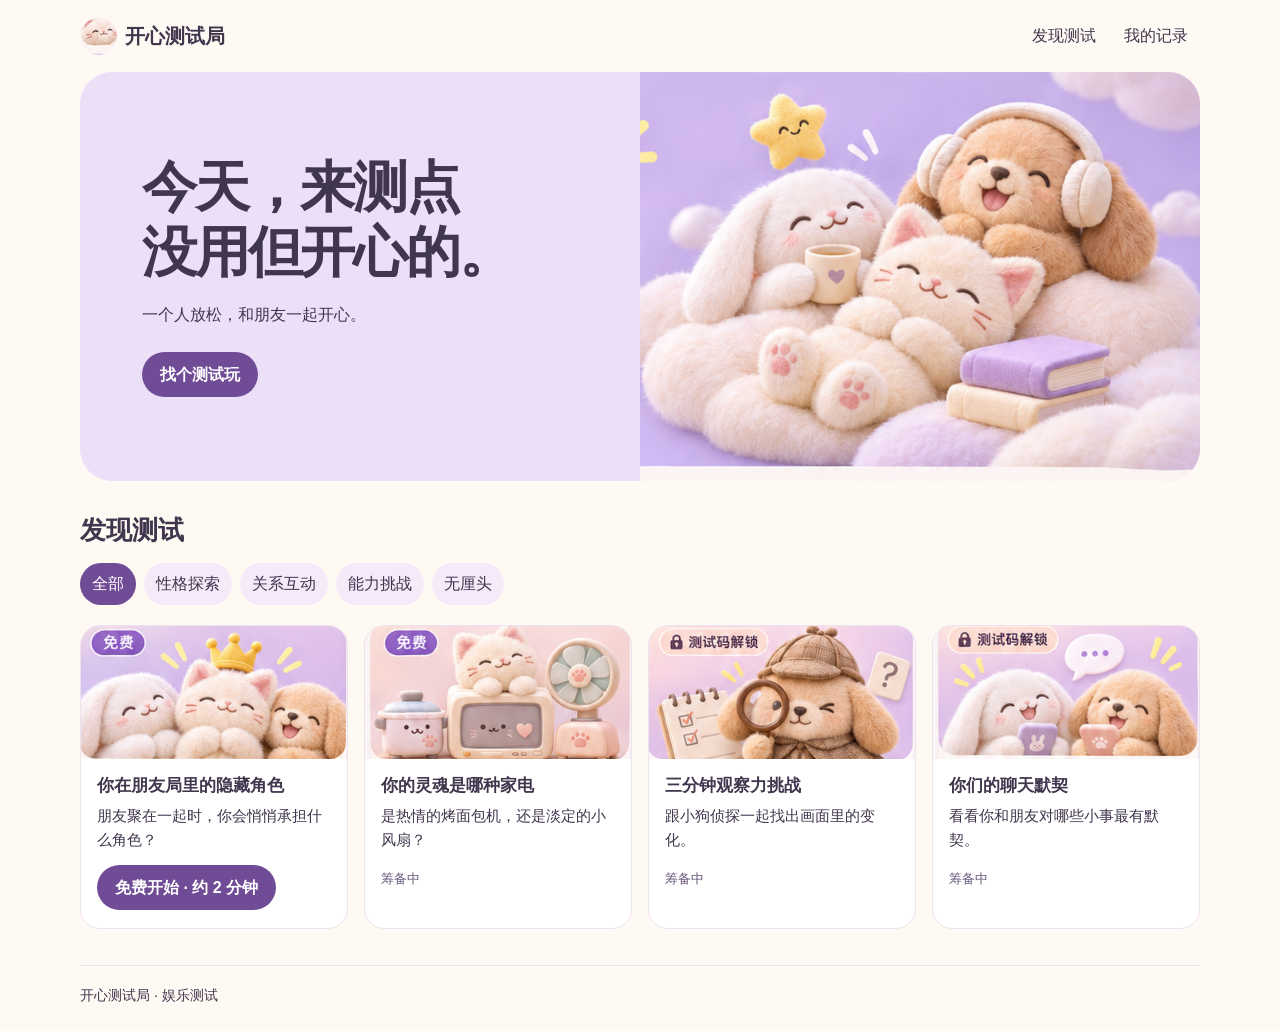
==== index.html @ 3163b14e "Publish the Happy Quiz playable preview" ====
<!doctype html>
<html lang="zh-CN">
<head>
  <meta charset="utf-8">
  <meta name="viewport" content="width=device-width, initial-scale=1">
  <meta name="theme-color" content="#fff9f3">
  <title>开心测试局</title>
  <link rel="stylesheet" href="style.css">
  <script defer src="quiz.js"></script>
</head>
<body>
  <header class="wrap nav">
    <a class="brand" href="./"><span class="art logo" aria-hidden="true"></span>开心测试局</a>
    <nav aria-label="主导航">
      <a href="#discover">发现测试</a>
      <button type="button" id="history">我的记录</button>
    </nav>
  </header>
  <main class="wrap">
    <section class="hero">
      <div class="hero-copy">
        <h1>今天，来测点<br>没用但开心的。</h1>
        <p>一个人放松，和朋友一起开心。</p>
        <a class="primary" href="#friend-role">找个测试玩</a>
      </div>
      <div class="art hero-art" role="img" aria-label="毛绒小猫、小狗和小兔子靠在软垫上"></div>
    </section>
    <section id="discover" aria-labelledby="discover-title">
      <h2 id="discover-title">发现测试</h2>
      <div class="filters" aria-label="测试分类">
        <button type="button" data-filter="all" aria-pressed="true">全部</button>
        <button type="button" data-filter="personality" aria-pressed="false">性格探索</button>
        <button type="button" data-filter="relationship" aria-pressed="false">关系互动</button>
        <button type="button" data-filter="challenge" aria-pressed="false">能力挑战</button>
        <button type="button" data-filter="silly" aria-pressed="false">无厘头</button>
      </div>
      <div class="cards">
        <article class="card" id="friend-role" data-category="personality">
          <div class="art thumb role-art" aria-hidden="true"></div>
          <div class="card-copy">
            <h3>你在朋友局里的隐藏角色</h3>
            <p>朋友聚在一起时，你会悄悄承担什么角色？</p>
            <button type="button" class="primary" id="start">免费开始 · 约 2 分钟</button>
          </div>
        </article>
        <article class="card" data-category="silly">
          <div class="art thumb silly-art" aria-hidden="true"></div>
          <div class="card-copy"><h3>你的灵魂是哪种家电</h3><p>是热情的烤面包机，还是淡定的小风扇？</p><small>筹备中</small></div>
        </article>
        <article class="card" data-category="challenge">
          <div class="art thumb challenge-art" aria-hidden="true"></div>
          <div class="card-copy"><h3>三分钟观察力挑战</h3><p>跟小狗侦探一起找出画面里的变化。</p><small>筹备中</small></div>
        </article>
        <article class="card" data-category="relationship">
          <div class="art thumb relation-art" aria-hidden="true"></div>
          <div class="card-copy"><h3>你们的聊天默契</h3><p>看看你和朋友对哪些小事最有默契。</p><small>筹备中</small></div>
        </article>
      </div>
    </section>
  </main>
  <footer class="wrap">开心测试局 · 娱乐测试</footer>
  <dialog id="panel" aria-labelledby="panel-title">
    <form method="dialog"><button class="close" aria-label="关闭">×</button></form>
    <div id="panel-content"></div>
  </dialog>
</body>
</html>
---- style.css ----
:root {
  color: #40364d;
  background: #fff9f3;
  font: 16px/1.6 Nunito, "PingFang SC", "Microsoft YaHei", sans-serif;
  --purple: #704b96;
  --lavender: #ece0f8;
  --peach: #f6c9ba;
}
* { box-sizing: border-box; }
[hidden] { display: none !important; }
body { margin: 0; }
.wrap { width: min(1120px, calc(100% - 40px)); margin-inline: auto; }
.nav, nav, .brand, .filters { display: flex; align-items: center; gap: 16px; }
.nav { min-height: 72px; justify-content: space-between; }
.brand { gap: 8px; font-size: 1.25rem; font-weight: 800; }
a { text-decoration: none; color: inherit; }
button { font: inherit; cursor: pointer; color: inherit; }
nav button, .filters button, .close {
  border: 0; background: transparent; padding: 8px 12px; border-radius: 12px;
}
nav a:hover, nav button:hover { text-decoration: underline; }
:focus-visible { outline: 3px solid var(--purple); outline-offset: 4px; }
.hero {
  display: grid; grid-template-columns: 1fr 1fr; align-items: center;
  border-radius: 32px; overflow: hidden; background: var(--lavender);
}
.hero-copy { padding: clamp(24px, 5vw, 62px); }
h1 { font-size: clamp(2rem, 4.3vw, 3.7rem); line-height: 1.17; margin: 0; letter-spacing: -.04em; }
.hero p { margin: 18px 0 24px; }
.primary {
  display: inline-block; border: 0; border-radius: 999px; padding: 10px 18px;
  color: #fff; background: var(--purple); font-weight: 700;
}
.primary:hover { background: #593678; }
.art { background-image: url("homepage-plush-concept.png"); background-repeat: no-repeat; }
.logo { width: 37px; aspect-ratio: 1; border-radius: 50%; background-size: 1939% auto; background-position: 4% 1.1%; }
.hero-art { width: 100%; aspect-ratio: 1.37; background-size: 186% auto; background-position: 100% 6.9%; }
#discover { padding-block: 28px 36px; }
h2 { font-size: 1.65rem; margin: 0 0 12px; }
.filters { flex-wrap: wrap; gap: 8px; margin-bottom: 20px; }
.filters button { background: #f4eafa; border-radius: 999px; }
.filters button[aria-pressed="true"] { color: white; background: var(--purple); }
.cards { display: grid; grid-template-columns: repeat(4, 1fr); gap: 16px; }
.card { overflow: hidden; border-radius: 20px; background: #fff; border: 1px solid #ede3ee; }
.thumb { aspect-ratio: 2; background-size: 325% auto; }
.role-art { background-position: 4% 70%; }
.silly-art { background-position: 50% 70%; }
.challenge-art { background-position: 97% 70%; }
.relation-art { background-position: 50% 92.4%; }
.card-copy { padding: 14px 16px 18px; }
h3 { margin: 0; font-size: 1.05rem; }
.card-copy p { font-size: .92rem; margin: 6px 0 12px; }
small { color: #665676; }
footer { border-top: 1px solid #ede3ee; padding: 18px 0 24px; font-size: .9rem; }
dialog { width: min(520px, calc(100% - 32px)); max-height: 85vh; border: 0; border-radius: 20px; padding: 24px; color: inherit; background: #fff9f3; }
dialog::backdrop { background: #30213e80; }
.close { float: right; font-size: 1.3rem; line-height: 1; }
.choices { display: grid; gap: 8px; margin-block: 18px; }
.choice { text-align: left; padding: 12px; border-radius: 12px; border: 1px solid #ddc9ea; background: #f6effc; }
.choice:hover, .choice:focus-visible { background: var(--lavender); }
.back { border: 0; background: transparent; padding: 8px 0; text-decoration: underline; }
@media (max-width: 880px) { .cards { grid-template-columns: repeat(2, 1fr); } }
@media (max-width: 580px) {
  .wrap { width: calc(100% - 24px); }
  .nav, nav { gap: 4px; }
  nav { font-size: .86rem; gap: 8px; }
  nav button { padding-inline: 4px; }
  .brand { font-size: 1.02rem; }
  .hero { grid-template-columns: 1fr; border-radius: 24px; }
  .hero-art { max-width: 440px; margin-inline: auto; }
  .card-copy { padding: 12px; }
  .cards { gap: 10px; }
  .card .primary { font-size: .86rem; padding-inline: 11px; }
}
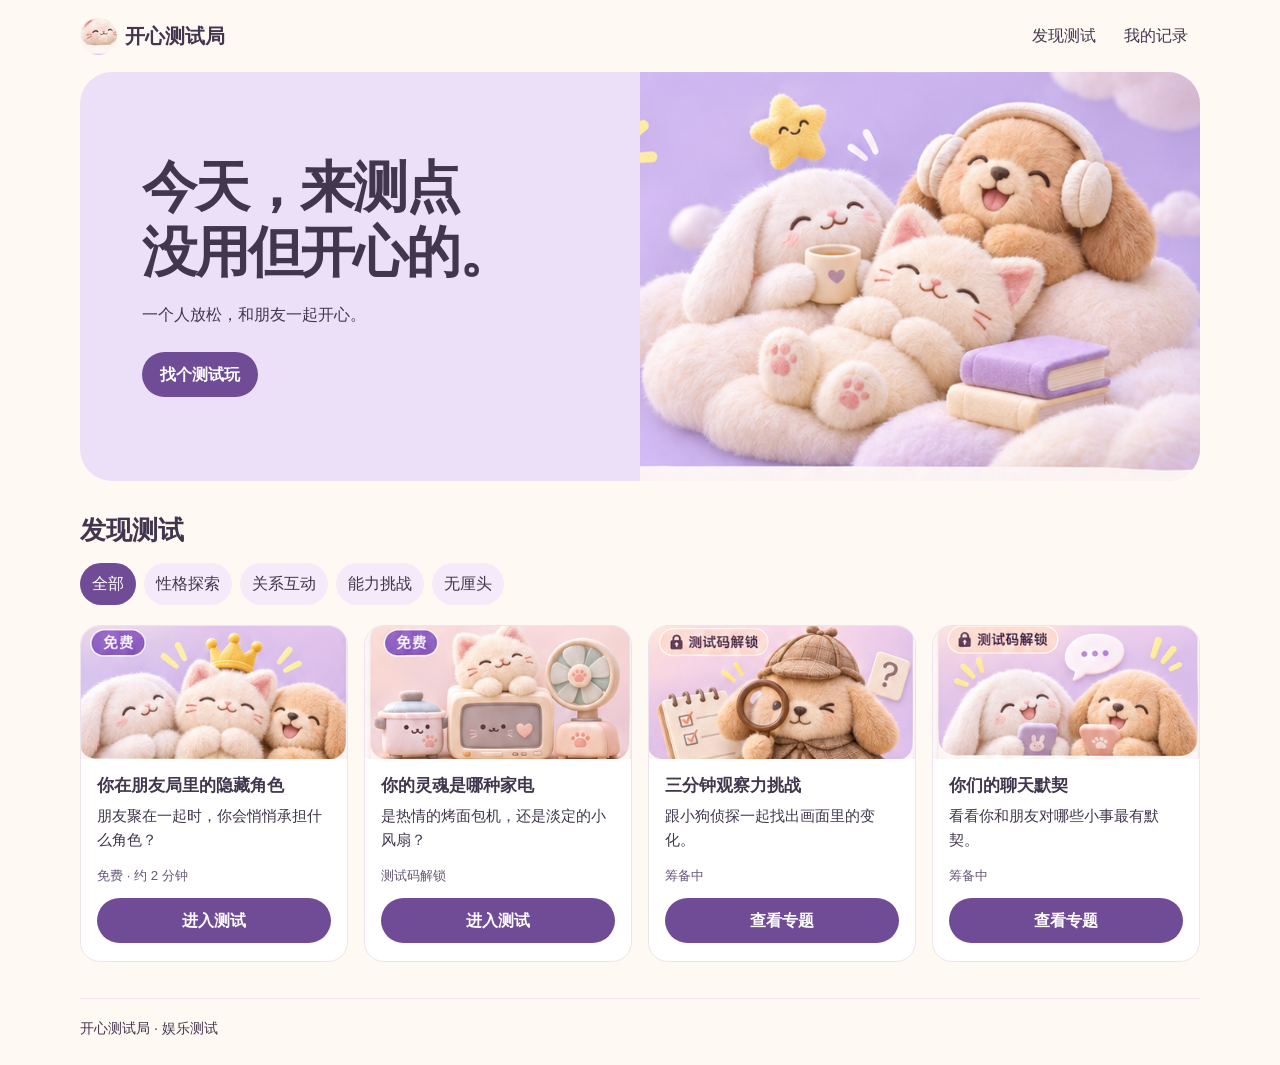
==== commit 9066174d: "Add shareable quiz pages and the full test" ====
--- a/index.html
+++ b/index.html
@@ -40,20 +40,21 @@
           <div class="card-copy">
             <h3>你在朋友局里的隐藏角色</h3>
             <p>朋友聚在一起时，你会悄悄承担什么角色？</p>
-            <button type="button" class="primary" id="start">免费开始 · 约 2 分钟</button>
+            <small>免费 · 约 2 分钟</small>
+            <a class="primary" href="friend-role.html">进入测试</a>
           </div>
         </article>
         <article class="card" data-category="silly">
           <div class="art thumb silly-art" aria-hidden="true"></div>
-          <div class="card-copy"><h3>你的灵魂是哪种家电</h3><p>是热情的烤面包机，还是淡定的小风扇？</p><small>筹备中</small></div>
+          <div class="card-copy"><h3>你的灵魂是哪种家电</h3><p>是热情的烤面包机，还是淡定的小风扇？</p><small>测试码解锁</small><a class="primary" href="appliance.html">进入测试</a></div>
         </article>
         <article class="card" data-category="challenge">
           <div class="art thumb challenge-art" aria-hidden="true"></div>
-          <div class="card-copy"><h3>三分钟观察力挑战</h3><p>跟小狗侦探一起找出画面里的变化。</p><small>筹备中</small></div>
+          <div class="card-copy"><h3>三分钟观察力挑战</h3><p>跟小狗侦探一起找出画面里的变化。</p><small>筹备中</small><a class="primary" href="observation.html">查看专题</a></div>
         </article>
         <article class="card" data-category="relationship">
           <div class="art thumb relation-art" aria-hidden="true"></div>
-          <div class="card-copy"><h3>你们的聊天默契</h3><p>看看你和朋友对哪些小事最有默契。</p><small>筹备中</small></div>
+          <div class="card-copy"><h3>你们的聊天默契</h3><p>看看你和朋友对哪些小事最有默契。</p><small>筹备中</small><a class="primary" href="chat-match.html">查看专题</a></div>
         </article>
       </div>
     </section>
--- a/style.css
+++ b/style.css
@@ -72,3 +72,75 @@
   .cards { gap: 10px; }
   .card .primary { font-size: .86rem; padding-inline: 11px; }
 }
+
+.workflow { max-width: 660px; padding-block: 12px 48px; }
+.workflow h1 { font-size: clamp(1.8rem, 6vw, 2.6rem); }
+.workflow h2 { margin-top: 24px; }
+.sheet {
+  margin: 16px 0; padding: 20px; border-radius: 20px;
+  background: #fff; border: 1px solid #ede3ee;
+}
+.sheet p { margin: 0 0 12px; }
+.sheet label { display: block; margin-bottom: 12px; }
+.sheet input:not([type="radio"]):not([type="checkbox"]), .sheet select {
+  display: block; width: 100%; font: inherit; color: inherit; margin-top: 5px;
+  padding: 8px 10px; border-radius: 10px; border: 1px solid #b394c7;
+}
+.sheet fieldset { border: 0; padding: 0; margin: 0 0 16px; }
+.sheet legend { font-weight: 700; margin-bottom: 8px; }
+.sheet .quiz-option { margin: 0; padding: 5px 0; cursor: pointer; }
+.code-list { padding: 0; list-style: none; }
+.code-list code { overflow-wrap: anywhere; font-size: 1.05em; }
+.code-list strong { display: block; margin-bottom: 8px; }
+.form-hint, .rank-choice { font-size: .9rem; }
+.sheet .rank-choice { display: flex; align-items: start; gap: 8px; cursor: pointer; }
+.rank-choice input { margin-top: .35em; accent-color: var(--purple); }
+.workflow .sheet h2 { margin-top: 0; }
+.workflow .sheet .quiz-section {
+  margin: 20px 0 14px; padding: 8px 12px; border-radius: 12px;
+  background: var(--lavender); font-size: 1.05rem;
+}
+.workflow .sheet .quiz-section:first-of-type { margin-top: 0; }
+.board-list { list-style: none; padding: 0; margin: 0; }
+.board-row {
+  display: grid; grid-template-columns: 2ch minmax(0, 1fr) auto;
+  padding: 8px 0; gap: 12px; align-items: center; border-top: 1px solid #ede3ee;
+}
+.board-row strong { overflow-wrap: anywhere; }
+.board-row div > small { display: block; }
+.board-you { padding: 2px 6px; background: var(--lavender); border-radius: 999px; }
+
+.card { display: flex; flex-direction: column; }
+.card-copy { flex: 1; display: flex; flex-direction: column; align-items: start; }
+.card-copy small { margin-top: auto; margin-bottom: 12px; }
+.card-copy .primary { width: 100%; text-align: center; }
+.topic { padding-block: 12px 36px; }
+.topic-hero { grid-template-columns: 1.2fr 1fr; }
+.topic-hero h1 { font-size: clamp(2rem, 4vw, 3.4rem); }
+.topic-hero .topic-meta {
+  margin: 0 0 12px; color: #593678; font-weight: 700; font-size: .9rem;
+}
+.topic-art {
+  width: calc(100% - 32px); aspect-ratio: 2;
+  margin: 16px 16px 16px 0; border-radius: 22px;
+  background-size: 325% auto;
+}
+.topic-grid { display: grid; grid-template-columns: minmax(0, 1.15fr) minmax(0, 1fr); gap: 18px; margin-top: 20px; }
+.topic-box {
+  min-width: 0; border: 1px solid #ede3ee; border-radius: 22px;
+  padding: clamp(18px, 4vw, 30px); background: white;
+}
+.topic-box h2 { line-height: 1.2; margin: 0 0 12px; }
+.topic-box p { margin: 0 0 12px; }
+.topic-box p:last-child { margin-bottom: 0; }
+.topic-box a:not(.primary), footer a { color: var(--purple); text-decoration: underline; text-underline-offset: 3px; }
+.topic-box.topic-board { background: #f3eafa; border-color: #ddc9ec; }
+.topic-board h2 { color: #4f3071; font-size: clamp(1.5rem, 3vw, 2rem); }
+.topic-board > p { color: #564667; }
+.topic-actions { display: flex; gap: 12px; flex-wrap: wrap; align-items: center; margin-top: 16px; }
+.workflow-wide { max-width: 980px; }
+.result-grid { align-items: start; }
+@media (max-width: 660px) {
+  .topic-hero, .topic-grid { grid-template-columns: 1fr; }
+  .topic-art { margin: 0 16px 16px; }
+}
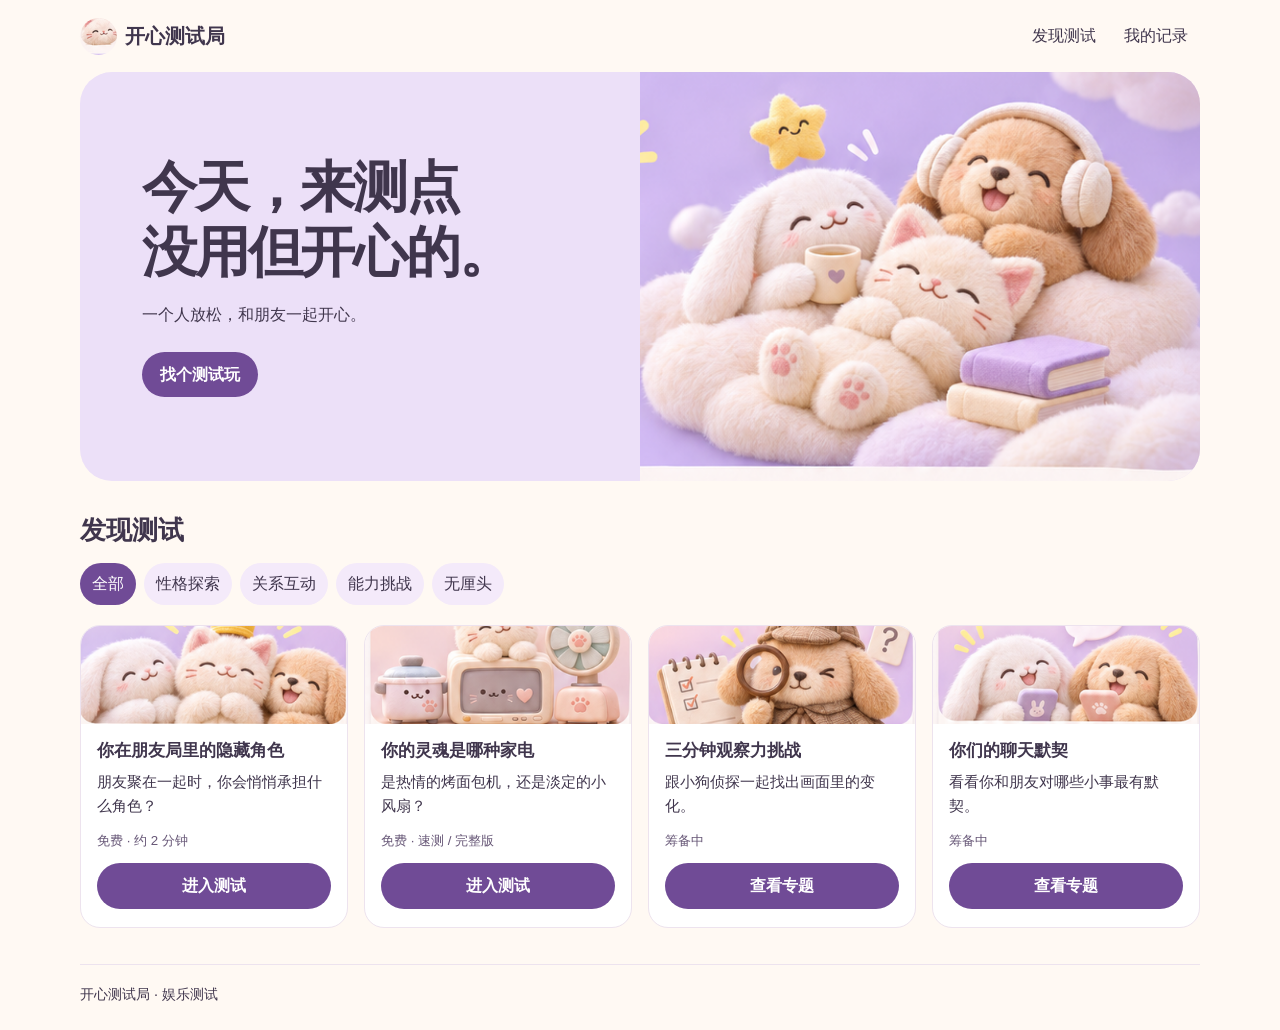
==== commit 06560c6c: "Make all quizzes free and close activation code routes" ====
--- a/index.html
+++ b/index.html
@@ -46,7 +46,7 @@
         </article>
         <article class="card" data-category="silly">
           <div class="art thumb silly-art" aria-hidden="true"></div>
-          <div class="card-copy"><h3>你的灵魂是哪种家电</h3><p>是热情的烤面包机，还是淡定的小风扇？</p><small>测试码解锁</small><a class="primary" href="appliance.html">进入测试</a></div>
+          <div class="card-copy"><h3>你的灵魂是哪种家电</h3><p>是热情的烤面包机，还是淡定的小风扇？</p><small>免费 · 速测 / 完整版</small><a class="primary" href="appliance.html">进入测试</a></div>
         </article>
         <article class="card" data-category="challenge">
           <div class="art thumb challenge-art" aria-hidden="true"></div>
--- a/style.css
+++ b/style.css
@@ -42,11 +42,11 @@
 .filters button[aria-pressed="true"] { color: white; background: var(--purple); }
 .cards { display: grid; grid-template-columns: repeat(4, 1fr); gap: 16px; }
 .card { overflow: hidden; border-radius: 20px; background: #fff; border: 1px solid #ede3ee; }
-.thumb { aspect-ratio: 2; background-size: 325% auto; }
-.role-art { background-position: 4% 70%; }
-.silly-art { background-position: 50% 70%; }
-.challenge-art { background-position: 97% 70%; }
-.relation-art { background-position: 50% 92.4%; }
+.thumb { aspect-ratio: 2.7; background-size: 325% auto; }
+.role-art { background-position: 4% 71%; }
+.silly-art { background-position: 50% 71%; }
+.challenge-art { background-position: 97% 71%; }
+.relation-art { background-position: 50% 92.6%; }
 .card-copy { padding: 14px 16px 18px; }
 h3 { margin: 0; font-size: 1.05rem; }
 .card-copy p { font-size: .92rem; margin: 6px 0 12px; }
@@ -121,7 +121,7 @@
   margin: 0 0 12px; color: #593678; font-weight: 700; font-size: .9rem;
 }
 .topic-art {
-  width: calc(100% - 32px); aspect-ratio: 2;
+  width: calc(100% - 32px); aspect-ratio: 2.7;
   margin: 16px 16px 16px 0; border-radius: 22px;
   background-size: 325% auto;
 }
@@ -144,3 +144,65 @@
   .topic-hero, .topic-grid { grid-template-columns: 1fr; }
   .topic-art { margin: 0 16px 16px; }
 }
+
+.result-card {
+  overflow: hidden;
+  border: 1px solid #e7d9ed;
+  border-radius: 28px;
+  background: #fff;
+  box-shadow: 0 16px 42px #4f307117;
+}
+.result-image { display: block; width: 100%; aspect-ratio: 1; }
+.appliance-picture {
+  background-image: url("/appliance-results.jpg");
+  background-repeat: no-repeat;
+  background-size: 200% 200%;
+}
+.appliance-0 { background-position: left top; }
+.appliance-1 { background-position: right top; }
+.appliance-2 { background-position: left bottom; }
+.appliance-3 { background-position: right bottom; }
+.result-role {
+  background-image: url("/homepage-plush-concept.png");
+  background-repeat: no-repeat;
+  background-size: 325% auto;
+}
+.result-image.result-role { aspect-ratio: 2.7; }
+.result-copy { padding: clamp(20px, 4vw, 34px); }
+.result-copy h2 { color: #5a3a79; font-size: 1.1rem; margin: 0 0 10px; }
+.result-description { font-size: 1.12rem; line-height: 1.8; margin: 0; }
+.result-note { color: #665676; font-size: .9rem; }
+.result-copy a:not(.primary), dialog .text-link {
+  color: var(--purple); text-decoration: underline; text-underline-offset: 3px;
+}
+.board-profile { display: flex; gap: 10px; align-items: center; min-width: 0; }
+.rank-icon {
+  display: inline-block; width: 42px; aspect-ratio: 1;
+  flex-shrink: 0; border-radius: 12px; background-color: #eae0f2;
+}
+.rank-icon.result-role { background-size: 620% auto; background-position: 7% 70%; }
+#share-status { color: #665676; font-size: .9rem; }
+
+.rarity {
+  display: flex; align-items: center; flex-wrap: wrap; gap: 10px 14px;
+  margin: 0 0 17px; padding: 12px 16px; border-radius: 16px; background: #f3eafa;
+  color: #4f3071;
+}
+.rarity > strong { font-size: clamp(1.85rem, 5vw, 2.65rem); line-height: 1.1; }
+.rarity small, .distribution small { display: block; }
+.distribution ol { list-style: none; padding: 0; margin: 14px 0 0; }
+.distribution li { display: grid; gap: 7px; padding: 8px; border-radius: 12px; }
+.distribution li.is-yours { background: white; }
+.distribution-label { display: flex; align-items: center; gap: 9px; }
+.distribution-label > div:nth-child(2) { min-width: 0; flex: 1; }
+.distribution-label .board-you { display: inline-block; white-space: nowrap; font-size: .7rem; }
+.distribution-value { text-align: right; }
+.distribution-value > strong { color: #4f3071; }
+.distribution meter { appearance: none; display: block; width: 100%; height: 10px; }
+.distribution meter::-webkit-meter-bar { background: #e6d8ef; border: 0; border-radius: 99px; }
+.distribution meter::-webkit-meter-optimum-value { background: #a37abd; border-radius: 99px; }
+.distribution meter::-moz-meter-bar { background: #a37abd; border-radius: 99px; }
+.distribution .is-yours meter::-webkit-meter-optimum-value { background: var(--purple); }
+.distribution .is-yours meter::-moz-meter-bar { background: var(--purple); }
+.participant-details { margin-top: 14px; }
+.participant-details > summary { cursor: pointer; padding: 10px 4px; color: var(--purple); }
